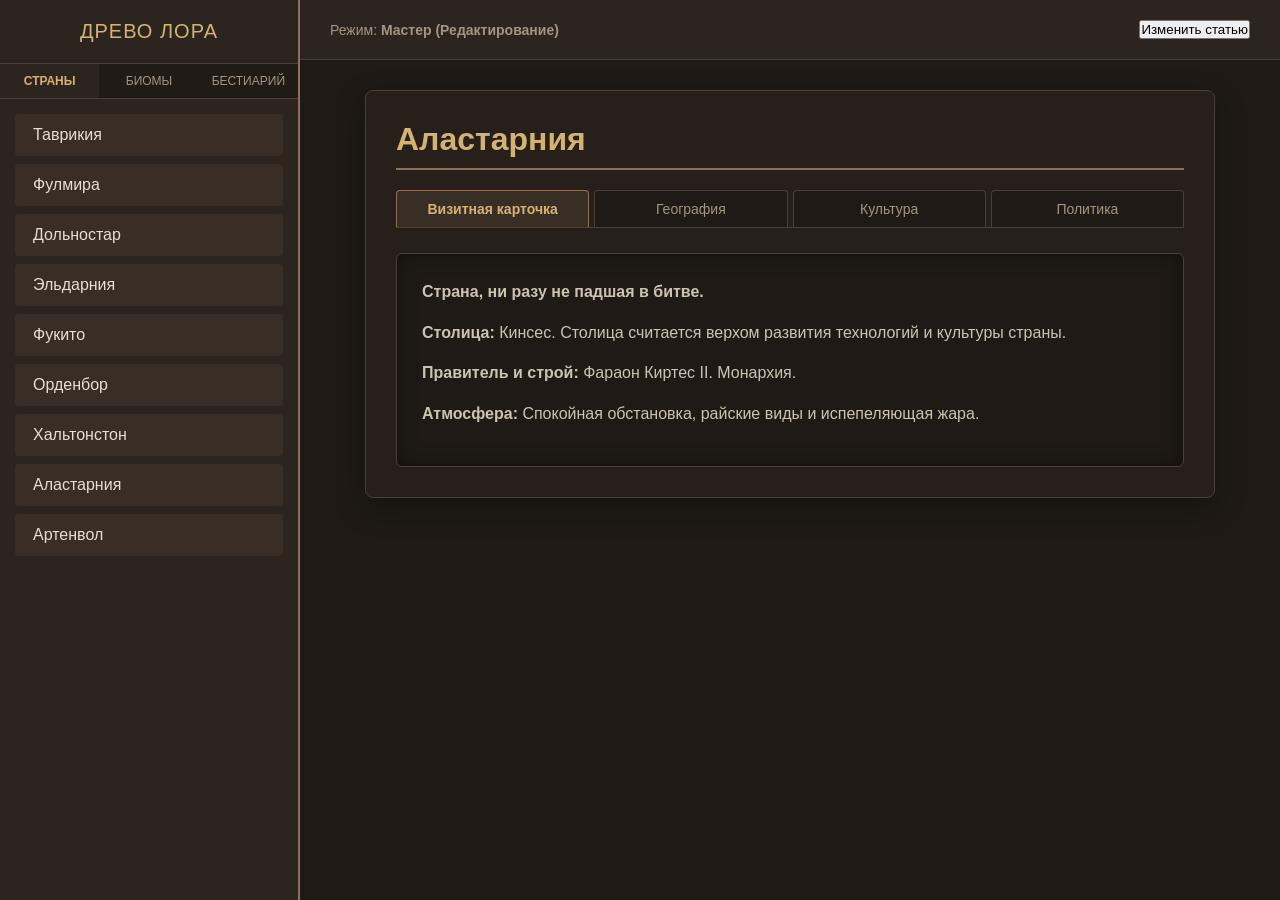
==== alastarnia.html @ eca3c2ad "Add files via upload" ====
<!DOCTYPE html>
<html lang="ru">
<head>
    <meta charset="UTF-8">
    <meta name="viewport" content="width=device-width, initial-scale=1.0">
    <title>Древо лора - Аластарния</title>
    <!-- Подключаем наш надежный рабочий CSS -->
    <link rel="stylesheet" href="style.css">
</head>
<body>

    <!-- БОКОВАЯ ПАНЕЛЬ -->
    <aside class="sidebar">
        <div class="studio-title">Древо лора</div>
        
        <div class="nav-tabs">
            <button class="tab-btn active">Страны</button>
            <button class="tab-btn">Биомы</button>
            <button class="tab-btn">Бестиарий</button>
        </div>

        <!-- Меню с активной Аластарнией -->
        <div class="list-container">
            <a href="index.html" class="list-item-link">Таврикия</a>
            <a href="fulmira.html" class="list-item-link">Фулмира</a>
            <a href="dolnostar.html" class="list-item-link">Дольностар</a>
            <a href="eldarnia.html" class="list-item-link">Эльдарния</a>
            <a href="fukito.html" class="list-item-link">Фукито</a>
            <a href="ordenbor.html" class="list-item-link">Орденбор</a>
            <a href="haltonston.html" class="list-item-link">Хальтонстон</a>
            <a href="alastarnia.html" class="list-item-link active">Аластарния</a>
            <a href="#" class="list-item-link">Артенвол</a>
        </div>
    </aside>

    <!-- ГЛАВНАЯ РАБОЧАЯ ОБЛАСТЬ -->
    <main class="main-content">
        <div class="top-bar">
            <div class="mode-indicator">Режим: <strong>Мастер (Редактирование)</strong></div>
            <button class="btn-edit">Изменить статью</button>
        </div>

        <div class="content-body">
            <article class="article-view">
                <h1 class="article-title">Аластарния</h1>
                
                <div class="article-tabs">
                    <button class="inner-tab-btn active" onclick="openSubTab(event, 'general')">Визитная карточка</button>
                    <button class="inner-tab-btn" onclick="openSubTab(event, 'geography')">География</button>
                    <button class="inner-tab-btn" onclick="openSubTab(event, 'culture')">Культура</button>
                    <button class="inner-tab-btn" onclick="openSubTab(event, 'politics')">Политика</button>
                </div>

                <!-- Вкладка 1: Визитная карточка -->
                <div id="general" class="tab-content active">
                    <p><strong>Страна, ни разу не падшая в битве.</strong></p>
                    <p><strong>Столица:</strong> Кинсес. Столица считается верхом развития технологий и культуры страны.</p>
                    <p><strong>Правитель и строй:</strong> Фараон Киртес II. Монархия.</p>
                    <p><strong>Атмосфера:</strong> Спокойная обстановка, райские виды и испепеляющая жара.</p>
                    <img src="alastarnia-general.jpg" alt="Герб Аластарнии" class="tab-art-box" onerror="this.style.display='none';">
                </div>

                <!-- Вкладка 2: География -->
                <div id="geography" class="tab-content">
                    <p><strong>Ландшафт:</strong> Бескрайние пустыни, скалистые горы и прибрежные леса.</p>
                    <p><strong>Особенности городов:</strong> В основном города торгового назначения. Есть и бедные, и богатые районы. Обычное население живёт в низеньких домах из песчаника.</p>
                    <p><strong>Главный ресурс:</strong> Эфирный Кремний, сверхпрочное стекло.</p>
                    <img src="alastarnia-geography.jpg" alt="Пейзажи Аластарнии" class="tab-art-box" onerror="this.style.display='none';">
                </div>

                <!-- Вкладка 3: Культура -->
                <div id="culture" class="tab-content">
                    <p><strong>Отношение к магии:</strong> Почетается магия солнца.</p>
                    <p><strong>Религия:</strong> Вера в богов солнечного пантеона.</p>
                    <p><strong>Табу:</strong> Жёсткий запрет на загрязнение воды.</p>
                    <img src="alastarnia-culture.jpg" alt="Культура Аластарнии" class="tab-art-box" onerror="this.style.display='none';">
                </div>

                <!-- Вкладка 4: Политика -->
                <div id="politics" class="tab-content">
                    <p><strong>Внешняя политика:</strong> Аластарния торгует стеклом с гномами Дольностара. Эльдарнские маги постоянно скупают Аластарнийский Эфирный кремень, так как это лучший природный накопитель и стабилизатор для их заклинаний.</p>
                    <p><strong>Внутренняя политика:</strong> Зреет восстание нижних слоёв общества против богатых жрецов.</p>
                    <img src="alastarnia-politics.jpg" alt="Политика Султаната" class="tab-art-box" onerror="this.style.display='none';">
                </div>

            </article>
        </div>
    </main>

    <!-- СКРИПТ ПЕРЕКЛЮЧЕНИЯ ВКЛАДОК -->
    <script>
        function openSubTab(evt, tabId) {
            const tabContents = document.getElementsByClassName("tab-content");
            for (let i = 0; i < tabContents.length; i++) {
                tabContents[i].classList.remove("active");
            }
            const tabButtons = document.getElementsByClassName("inner-tab-btn");
            for (let i = 0; i < tabButtons.length; i++) {
                tabButtons[i].classList.remove("active");
            }
            document.getElementById(tabId).classList.add("active");
            evt.currentTarget.classList.add("active");
        }
    </script>
</body>
</html>
---- style.css ----
/* ОБЩИЕ ФЭНТЕЗИ-СТИЛИ ДЛЯ ВСЕГО САЙТА */
* {
    box-sizing: border-box;
    margin: 0;
    padding: 0;
    font-family: 'Segoe UI', Roboto, Helvetica, Arial, sans-serif;
}

body {
    background-color: #1a1612;
    color: #e6dfd3;
    display: flex;
    height: 100vh;
    overflow: hidden;
}

/* БОКОВАЯ ПАНЕЛЬ НАВИГАЦИИ */
.sidebar {
    width: 300px;
    background-color: #2c241e;
    border-right: 2px solid #8a7355;
    display: flex;
    flex-direction: column;
    box-shadow: 4px 0 15px rgba(0,0,0,0.5);
}

.studio-title {
    padding: 20px;
    font-size: 20px;
    text-align: center;
    text-transform: uppercase;
    letter-spacing: 1px;
    color: #d4b274;
    border-bottom: 1px solid #4a3e35;
}

.nav-tabs {
    display: flex;
    background-color: #211b16;
    border-bottom: 1px solid #4a3e35;
}

.tab-btn {
    flex: 1;
    padding: 10px;
    background: none;
    border: none;
    color: #a39585;
    cursor: pointer;
    font-size: 12px;
    text-transform: uppercase;
}

.tab-btn.active {
    color: #d4b274;
    background-color: #2c241e;
    font-weight: bold;
}

.list-container {
    flex: 1;
    overflow-y: auto;
    padding: 15px;
}

/* Вертикальные кнопки бокового меню */
.list-item-link {
    display: block;
    text-decoration: none;
    color: #e6dfd3;
    padding: 12px 15px;
    background-color: #382e26;
    margin-bottom: 8px;
    border-radius: 4px;
    border-left: 3px solid transparent;
    transition: all 0.2s;
}

.list-item-link:hover {
    background-color: #473b31;
    border-left: 3px solid #d4b274;
    color: #d4b274;
}

/* РАБОЧАЯ ОБЛАСТЬ СТУДИИ */
.main-content {
    flex: 1;
    display: flex;
    flex-direction: column;
    background-color: #1f1a15;
    position: relative;
}

.top-bar {
    height: 60px;
    background-color: #2c241e;
    border-bottom: 1px solid #4a3e35;
    display: flex;
    align-items: center;
    justify-content: space-between;
    padding: 0 30px;
}

.mode-indicator {
    font-size: 14px;
    color: #a39585;
}

/* Контентная зона статьи — центрируем всё строго посередине экрана */
.content-body {
    flex: 1;
    padding: 30px;
    overflow-y: auto;
    display: flex;
    justify-content: center;
    align-items: flex-start; /* Не дает карточке растягиваться на бесконечную высоту */
    background-color: #1f1a15;
}

/* ВНЕШНЯЯ КАРТОЧКА СТАТЬИ — теперь она никогда не выйдет за рамки экрана */
.article-view {
    width: 100%;
    max-width: 850px; /* Идеальная контролируемая ширина для чтения */
    background-color: #261f1a;
    padding: 30px; /* Чуть уменьшили отступ, чтобы тексту было просторнее */
    border-radius: 8px;
    border: 1px solid #4a3e35;
    box-shadow: 0 10px 30px rgba(0,0,0,0.3);
    display: flex;
    flex-direction: column;
}
.article-title {
    color: #d4b274;
    font-size: 32px;
    margin-bottom: 20px;
    border-bottom: 2px solid #8a7355;
    padding-bottom: 10px;
}

/* ГОРИЗОНТАЛЬНЫЕ ВКЛАДКИ */
.article-tabs {
    display: flex;
    gap: 5px;
    margin-bottom: 25px;
    border-bottom: 1px solid #4a3e35;
    width: 100%;
}

/* КНОПКИ ВНУТРИ ВКЛАДОК */
.inner-tab-btn {
    background-color: #1f1a15;
    color: #a39585;
    border: 1px solid #4a3e35;
    border-bottom: none;
    padding: 10px 20px;
    cursor: pointer;
    border-radius: 4px 4px 0 0;
    font-size: 14px;
    flex: 1;
    text-align: center;
    transition: all 0.2s;
}

.inner-tab-btn:hover {
    background-color: #382e26;
    color: #e6dfd3;
}

.inner-tab-btn.active {
    background-color: #382e26;
    color: #d4b274;
    border-color: #8a7355;
    font-weight: bold;
}

/* ИДЕАЛЬНАЯ РАМКА ТАВРИКИИ (Плотно облегает контент) */
.tab-content {
    display: none;
    background-color: #1f1a15;
    border: 1px solid #4a3e35;
    border-radius: 6px;
    padding: 25px;
    line-height: 1.6;
    color: #ccc3b4;
    box-shadow: inset 0 0 20px rgba(0,0,0,0.4);
    width: 100%;
    height: auto; 
}

.tab-content.active {
    display: block;
}

.tab-content p {
    margin-bottom: 15px;
}

/* УМНЫЙ АДАПТИВНЫЙ АРТ */
.tab-art-box {
    max-width: 100%;
    max-height: 550px;
    height: auto;
    object-fit: contain;
    display: block;
    margin: 25px auto 0 auto;
    border-radius: 4px;
    border: 1px solid #382e26; 
    box-shadow: 0 4px 10px rgba(0,0,0,0.5);
}
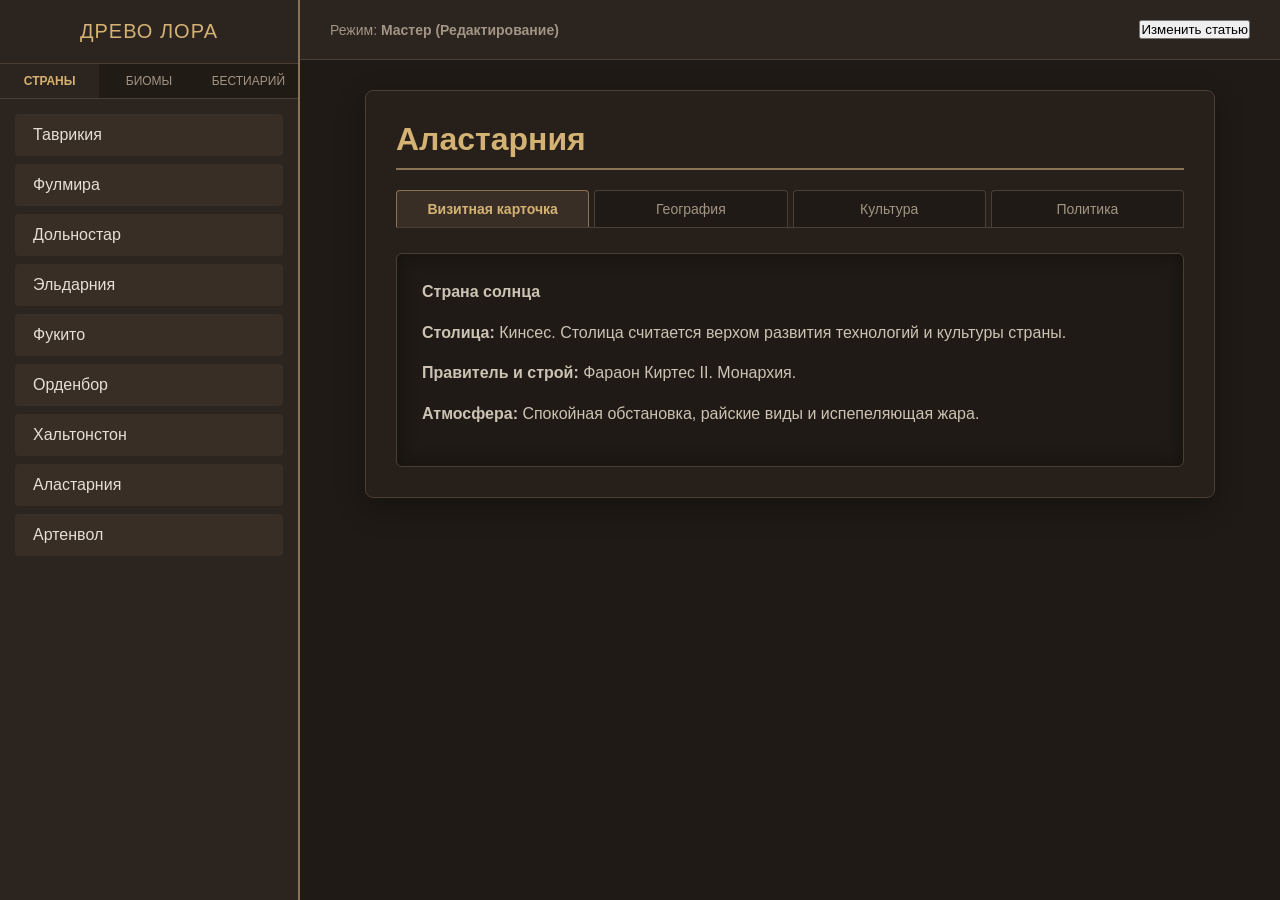
==== commit 357bd743: "Add files via upload" ====
--- a/alastarnia.html
+++ b/alastarnia.html
@@ -53,11 +53,11 @@
 
                 <!-- Вкладка 1: Визитная карточка -->
                 <div id="general" class="tab-content active">
-                    <p><strong>Страна, ни разу не падшая в битве.</strong></p>
+                    <p><strong>Страна солнца</strong></p>
                     <p><strong>Столица:</strong> Кинсес. Столица считается верхом развития технологий и культуры страны.</p>
                     <p><strong>Правитель и строй:</strong> Фараон Киртес II. Монархия.</p>
                     <p><strong>Атмосфера:</strong> Спокойная обстановка, райские виды и испепеляющая жара.</p>
-                    <img src="alastarnia-general.jpg" alt="Герб Аластарнии" class="tab-art-box" onerror="this.style.display='none';">
+                    <img src="https://i.pinimg.com/originals/41/32/85/413285072f2cd639c8efaeccedc375ef.jpg" class="tab-art-box" onerror="this.style.display='none';">
                 </div>
 
                 <!-- Вкладка 2: География -->
@@ -65,7 +65,7 @@
                     <p><strong>Ландшафт:</strong> Бескрайние пустыни, скалистые горы и прибрежные леса.</p>
                     <p><strong>Особенности городов:</strong> В основном города торгового назначения. Есть и бедные, и богатые районы. Обычное население живёт в низеньких домах из песчаника.</p>
                     <p><strong>Главный ресурс:</strong> Эфирный Кремний, сверхпрочное стекло.</p>
-                    <img src="alastarnia-geography.jpg" alt="Пейзажи Аластарнии" class="tab-art-box" onerror="this.style.display='none';">
+                    <img src="https://i.pinimg.com/originals/ef/46/3a/ef463aec27b94951c6d075bf7539759b.jpg" alt="Пейзажи Аластарнии" class="tab-art-box" onerror="this.style.display='none';">
                 </div>
 
                 <!-- Вкладка 3: Культура -->
@@ -73,14 +73,14 @@
                     <p><strong>Отношение к магии:</strong> Почетается магия солнца.</p>
                     <p><strong>Религия:</strong> Вера в богов солнечного пантеона.</p>
                     <p><strong>Табу:</strong> Жёсткий запрет на загрязнение воды.</p>
-                    <img src="alastarnia-culture.jpg" alt="Культура Аластарнии" class="tab-art-box" onerror="this.style.display='none';">
+                    <img src="https://i.pinimg.com/originals/76/e9/57/76e957181d89101a386ac67596716759.jpg" alt="Культура Аластарнии" class="tab-art-box" onerror="this.style.display='none';">
                 </div>
 
                 <!-- Вкладка 4: Политика -->
                 <div id="politics" class="tab-content">
                     <p><strong>Внешняя политика:</strong> Аластарния торгует стеклом с гномами Дольностара. Эльдарнские маги постоянно скупают Аластарнийский Эфирный кремень, так как это лучший природный накопитель и стабилизатор для их заклинаний.</p>
                     <p><strong>Внутренняя политика:</strong> Зреет восстание нижних слоёв общества против богатых жрецов.</p>
-                    <img src="alastarnia-politics.jpg" alt="Политика Султаната" class="tab-art-box" onerror="this.style.display='none';">
+                    <img src="https://i.pinimg.com/736x/3f/d1/e5/3fd1e5f2880ee2888a3e1f5f0bf548e3.jpg" alt="Политика Султаната" class="tab-art-box" onerror="this.style.display='none';">
                 </div>
 
             </article>
